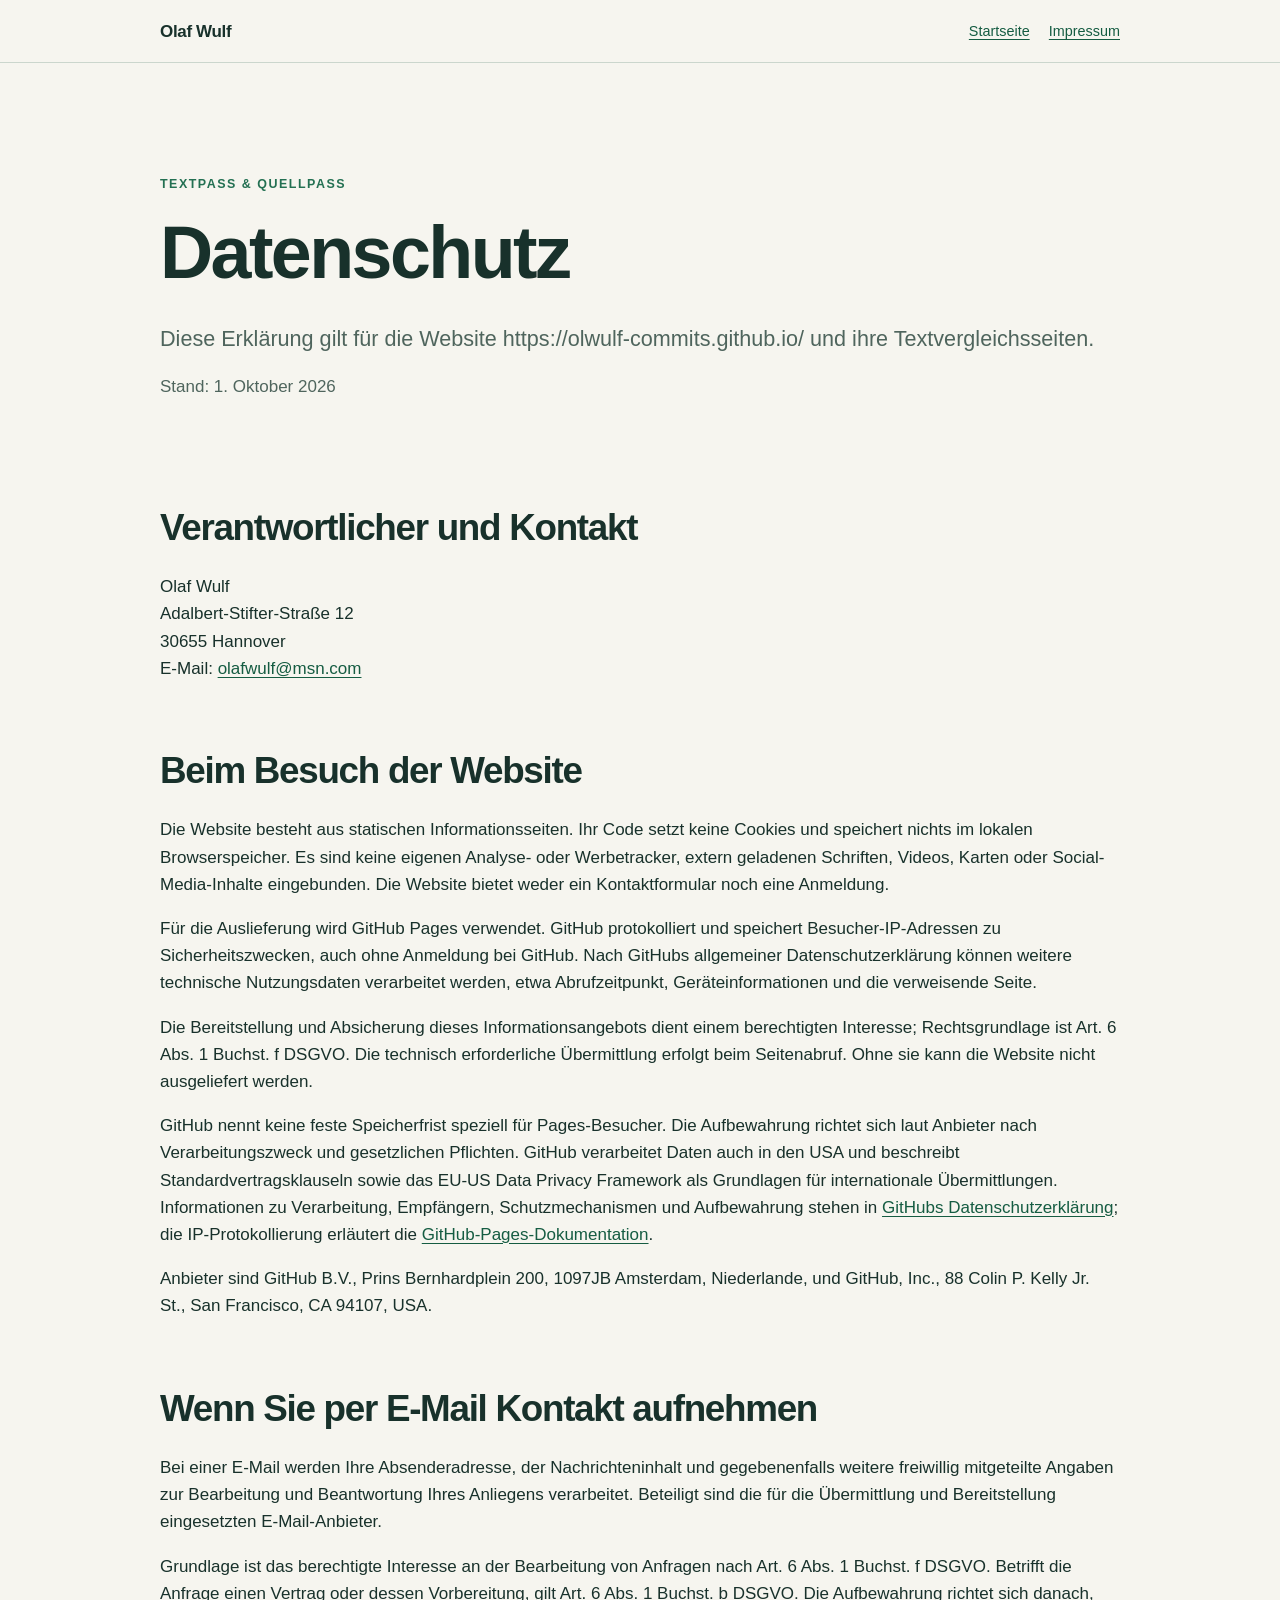
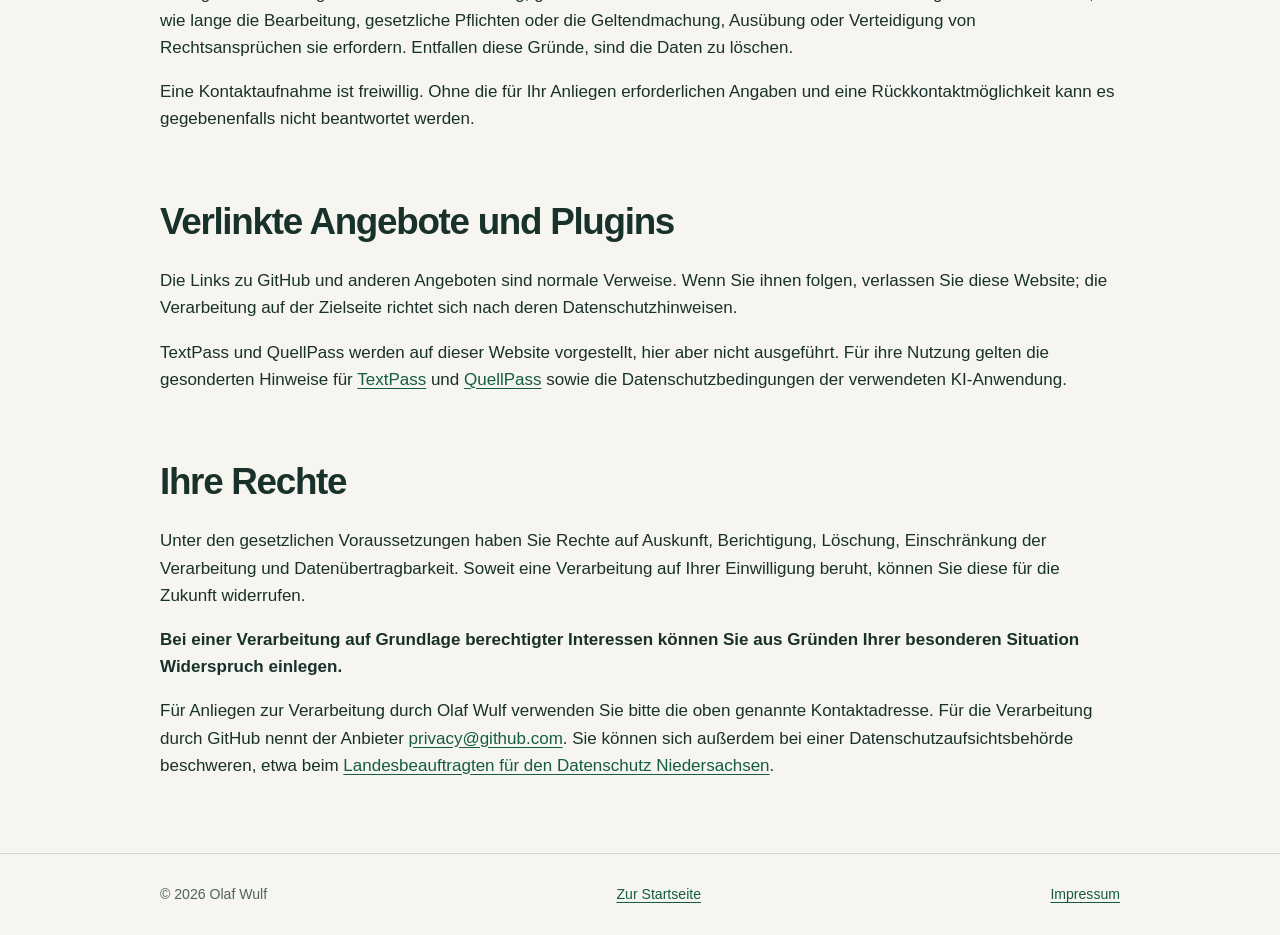
==== datenschutz.html @ cdb363dd "Publish Work-Life-Balance case study and website privacy page" ====
<!doctype html>
<html lang="de"><head><meta charset="utf-8"><meta name="viewport" content="width=device-width, initial-scale=1"><meta name="description" content="Datenschutzerklärung der Website von Olaf Wulf zu TextPass und QuellPass: GitHub-Pages-Hosting, Kontakt und Ihre Rechte."><title>Datenschutz — Olaf Wulf</title><style>
      :root {
        color-scheme: light;
        --ink: #18312b;
        --muted: #4f655d;
        --paper: #f6f5ef;
        --card: #fffefa;
        --line: #cbd6cd;
        --accent: #237052;
      }

      * { box-sizing: border-box; }
      html { scroll-behavior: smooth; }
      body {
        margin: 0;
        background: var(--paper);
        color: var(--ink);
        font: 17px/1.6 -apple-system, BlinkMacSystemFont, "Segoe UI", sans-serif;
      }
      a { color: #155c42; text-underline-offset: .2em; }
      a:focus-visible { outline: 3px solid var(--accent); outline-offset: 4px; }
      .wrap { width: min(100% - 2.5rem, 960px); margin-inline: auto; }
      header { border-bottom: 1px solid var(--line); }
      .nav { display: flex; align-items: center; justify-content: space-between; gap: 1rem; padding-block: 1.1rem; }
      .brand { font-weight: 700; letter-spacing: -.02em; text-decoration: none; color: var(--ink); }
      nav { display: flex; flex-wrap: wrap; gap: .5rem 1.2rem; font-size: .9rem; }
      .hero { padding-block: clamp(4rem, 9vw, 7rem) 4rem; }
      .eyebrow { margin: 0 0 1rem; color: var(--accent); font-size: .78rem; font-weight: 700; letter-spacing: .12em; text-transform: uppercase; }
      h1, h2, h3 { line-height: 1.15; letter-spacing: -.035em; }
      h1 { margin: 0; font-size: clamp(2.7rem, 7vw, 5.2rem); }
      .lead { margin: 1.6rem 0 0; font-size: clamp(1.1rem, 2.4vw, 1.35rem); color: var(--muted); }
      section { padding-block: 2.8rem; }
      h2 { margin: 0 0 1.5rem; font-size: clamp(1.7rem, 4vw, 2.3rem); }
      .grid { display: grid; grid-template-columns: repeat(2, minmax(0, 1fr)); gap: 1rem; }
      .card { min-height: 260px; padding: clamp(1.4rem, 3vw, 2rem); background: var(--card); border: 1px solid var(--line); border-radius: 18px; }
      .card .step { color: var(--accent); font-size: .82rem; font-weight: 700; letter-spacing: .08em; text-transform: uppercase; }
      h3 { margin: .9rem 0; font-size: 1.75rem; }
      .card p { margin: 0; color: var(--muted); }
      .card p + p { margin-top: 1rem; }
      .note { color: var(--muted); }
      .comparison-links { display: flex; flex-wrap: wrap; gap: .75rem; margin-block: 1.5rem; }
      .comparison-links a {
        display: inline-flex; align-items: center; min-height: 44px; max-width: 100%;
        padding: .45rem .85rem; border: 1px solid var(--label-border); border-radius: 7px;
        background: var(--label-bg); color: var(--label-ink); font-weight: 650;
        text-decoration: none; box-shadow: 0 2px 5px rgb(24 49 43 / 8%);
      }
      .comparison-links a:hover { text-decoration: underline; box-shadow: 0 2px 7px rgb(24 49 43 / 15%); }
      .comparison-links .rose { --label-bg: rgb(139 102 151 / 10%); --label-border: rgb(139 102 151 / 30%); --label-ink: #694783; }
      .comparison-links .notebook { --label-bg: rgb(52 101 137 / 9%); --label-border: rgb(52 101 137 / 25%); --label-ink: #355a73; }
      .comparison-links .pause { --label-bg: rgb(0 151 136 / 8%); --label-border: rgb(0 151 136 / 28%); --label-ink: #007f73; }
      .comparison-links .coffee { --label-bg: rgb(166 91 35 / 9%); --label-border: rgb(166 91 35 / 28%); --label-ink: #934d1e; }
      footer { margin-top: 2rem; border-top: 1px solid var(--line); }
      .foot { display: flex; justify-content: space-between; gap: 1rem; flex-wrap: wrap; padding-block: 1.8rem; color: var(--muted); font-size: .88rem; }
      @media (max-width: 640px) {
        .nav { align-items: flex-start; flex-direction: column; }
        .grid { grid-template-columns: 1fr; }
        .card { min-height: 0; }
      }
      @media (prefers-reduced-motion: reduce) { html { scroll-behavior: auto; } }
    
h1 { font-size: clamp(2.5rem, 7vw, 4.6rem); } section { padding-block: 1.6rem; } p { overflow-wrap: anywhere; }
</style></head><body><header><div class="wrap nav"><a class="brand" href="index.html">Olaf Wulf</a><nav aria-label="Seitennavigation"><a href="index.html">Startseite</a><a href="index.html#impressum">Impressum</a></nav></div></header>
<main class="wrap">
<div class="hero"><p class="eyebrow">TextPass &amp; QuellPass</p><h1>Datenschutz</h1><p class="lead">Diese Erklärung gilt für die Website https://olwulf-commits.github.io/ und ihre Textvergleichsseiten.</p><p class="note">Stand: 1. Oktober 2026</p></div>
<section aria-labelledby="verantwortlicher"><h2 id="verantwortlicher">Verantwortlicher und Kontakt</h2><p>Olaf Wulf<br>Adalbert-Stifter-Straße 12<br>30655 Hannover<br>E-Mail: <a href="mailto:olafwulf@msn.com">olafwulf@msn.com</a></p></section>
<section aria-labelledby="besuch"><h2 id="besuch">Beim Besuch der Website</h2>
<p>Die Website besteht aus statischen Informationsseiten. Ihr Code setzt keine Cookies und speichert nichts im lokalen Browserspeicher. Es sind keine eigenen Analyse- oder Werbetracker, extern geladenen Schriften, Videos, Karten oder Social-Media-Inhalte eingebunden. Die Website bietet weder ein Kontaktformular noch eine Anmeldung.</p>
<p>Für die Auslieferung wird GitHub Pages verwendet. GitHub protokolliert und speichert Besucher-IP-Adressen zu Sicherheitszwecken, auch ohne Anmeldung bei GitHub. Nach GitHubs allgemeiner Datenschutzerklärung können weitere technische Nutzungsdaten verarbeitet werden, etwa Abrufzeitpunkt, Geräteinformationen und die verweisende Seite.</p>
<p>Die Bereitstellung und Absicherung dieses Informationsangebots dient einem berechtigten Interesse; Rechtsgrundlage ist Art. 6 Abs. 1 Buchst. f DSGVO. Die technisch erforderliche Übermittlung erfolgt beim Seitenabruf. Ohne sie kann die Website nicht ausgeliefert werden.</p>
<p>GitHub nennt keine feste Speicherfrist speziell für Pages-Besucher. Die Aufbewahrung richtet sich laut Anbieter nach Verarbeitungszweck und gesetzlichen Pflichten. GitHub verarbeitet Daten auch in den USA und beschreibt Standardvertragsklauseln sowie das EU-US Data Privacy Framework als Grundlagen für internationale Übermittlungen. Informationen zu Verarbeitung, Empfängern, Schutzmechanismen und Aufbewahrung stehen in <a href="https://docs.github.com/en/site-policy/privacy-policies/github-general-privacy-statement">GitHubs Datenschutzerklärung</a>; die IP-Protokollierung erläutert die <a href="https://docs.github.com/en/pages/getting-started-with-github-pages/what-is-github-pages#data-collection">GitHub-Pages-Dokumentation</a>.</p>
<p>Anbieter sind GitHub B.V., Prins Bernhardplein 200, 1097JB Amsterdam, Niederlande, und GitHub, Inc., 88 Colin P. Kelly Jr. St., San Francisco, CA 94107, USA.</p></section>
<section aria-labelledby="email"><h2 id="email">Wenn Sie per E-Mail Kontakt aufnehmen</h2>
<p>Bei einer E-Mail werden Ihre Absenderadresse, der Nachrichteninhalt und gegebenenfalls weitere freiwillig mitgeteilte Angaben zur Bearbeitung und Beantwortung Ihres Anliegens verarbeitet. Beteiligt sind die für die Übermittlung und Bereitstellung eingesetzten E-Mail-Anbieter.</p>
<p>Grundlage ist das berechtigte Interesse an der Bearbeitung von Anfragen nach Art. 6 Abs. 1 Buchst. f DSGVO. Betrifft die Anfrage einen Vertrag oder dessen Vorbereitung, gilt Art. 6 Abs. 1 Buchst. b DSGVO. Die Aufbewahrung richtet sich danach, wie lange die Bearbeitung, gesetzliche Pflichten oder die Geltendmachung, Ausübung oder Verteidigung von Rechtsansprüchen sie erfordern. Entfallen diese Gründe, sind die Daten zu löschen.</p>
<p>Eine Kontaktaufnahme ist freiwillig. Ohne die für Ihr Anliegen erforderlichen Angaben und eine Rückkontaktmöglichkeit kann es gegebenenfalls nicht beantwortet werden.</p></section>
<section aria-labelledby="links"><h2 id="links">Verlinkte Angebote und Plugins</h2>
<p>Die Links zu GitHub und anderen Angeboten sind normale Verweise. Wenn Sie ihnen folgen, verlassen Sie diese Website; die Verarbeitung auf der Zielseite richtet sich nach deren Datenschutzhinweisen.</p>
<p>TextPass und QuellPass werden auf dieser Website vorgestellt, hier aber nicht ausgeführt. Für ihre Nutzung gelten die gesonderten Hinweise für <a href="https://github.com/olwulf-commits/textpass/blob/main/PRIVACY.md">TextPass</a> und <a href="https://github.com/olwulf-commits/quellpass/blob/main/PRIVACY.md">QuellPass</a> sowie die Datenschutzbedingungen der verwendeten KI-Anwendung.</p></section>
<section aria-labelledby="rechte"><h2 id="rechte">Ihre Rechte</h2>
<p>Unter den gesetzlichen Voraussetzungen haben Sie Rechte auf Auskunft, Berichtigung, Löschung, Einschränkung der Verarbeitung und Datenübertragbarkeit. Soweit eine Verarbeitung auf Ihrer Einwilligung beruht, können Sie diese für die Zukunft widerrufen.</p>
<p><strong>Bei einer Verarbeitung auf Grundlage berechtigter Interessen können Sie aus Gründen Ihrer besonderen Situation Widerspruch einlegen.</strong></p>
<p>Für Anliegen zur Verarbeitung durch Olaf Wulf verwenden Sie bitte die oben genannte Kontaktadresse. Für die Verarbeitung durch GitHub nennt der Anbieter <a href="mailto:privacy@github.com">privacy@github.com</a>. Sie können sich außerdem bei einer Datenschutzaufsichtsbehörde beschweren, etwa beim <a href="https://www.lfd.niedersachsen.de/">Landesbeauftragten für den Datenschutz Niedersachsen</a>.</p></section>
</main><footer><div class="wrap foot"><span>© 2026 Olaf Wulf</span><a href="index.html">Zur Startseite</a><a href="index.html#impressum">Impressum</a></div></footer></body></html>
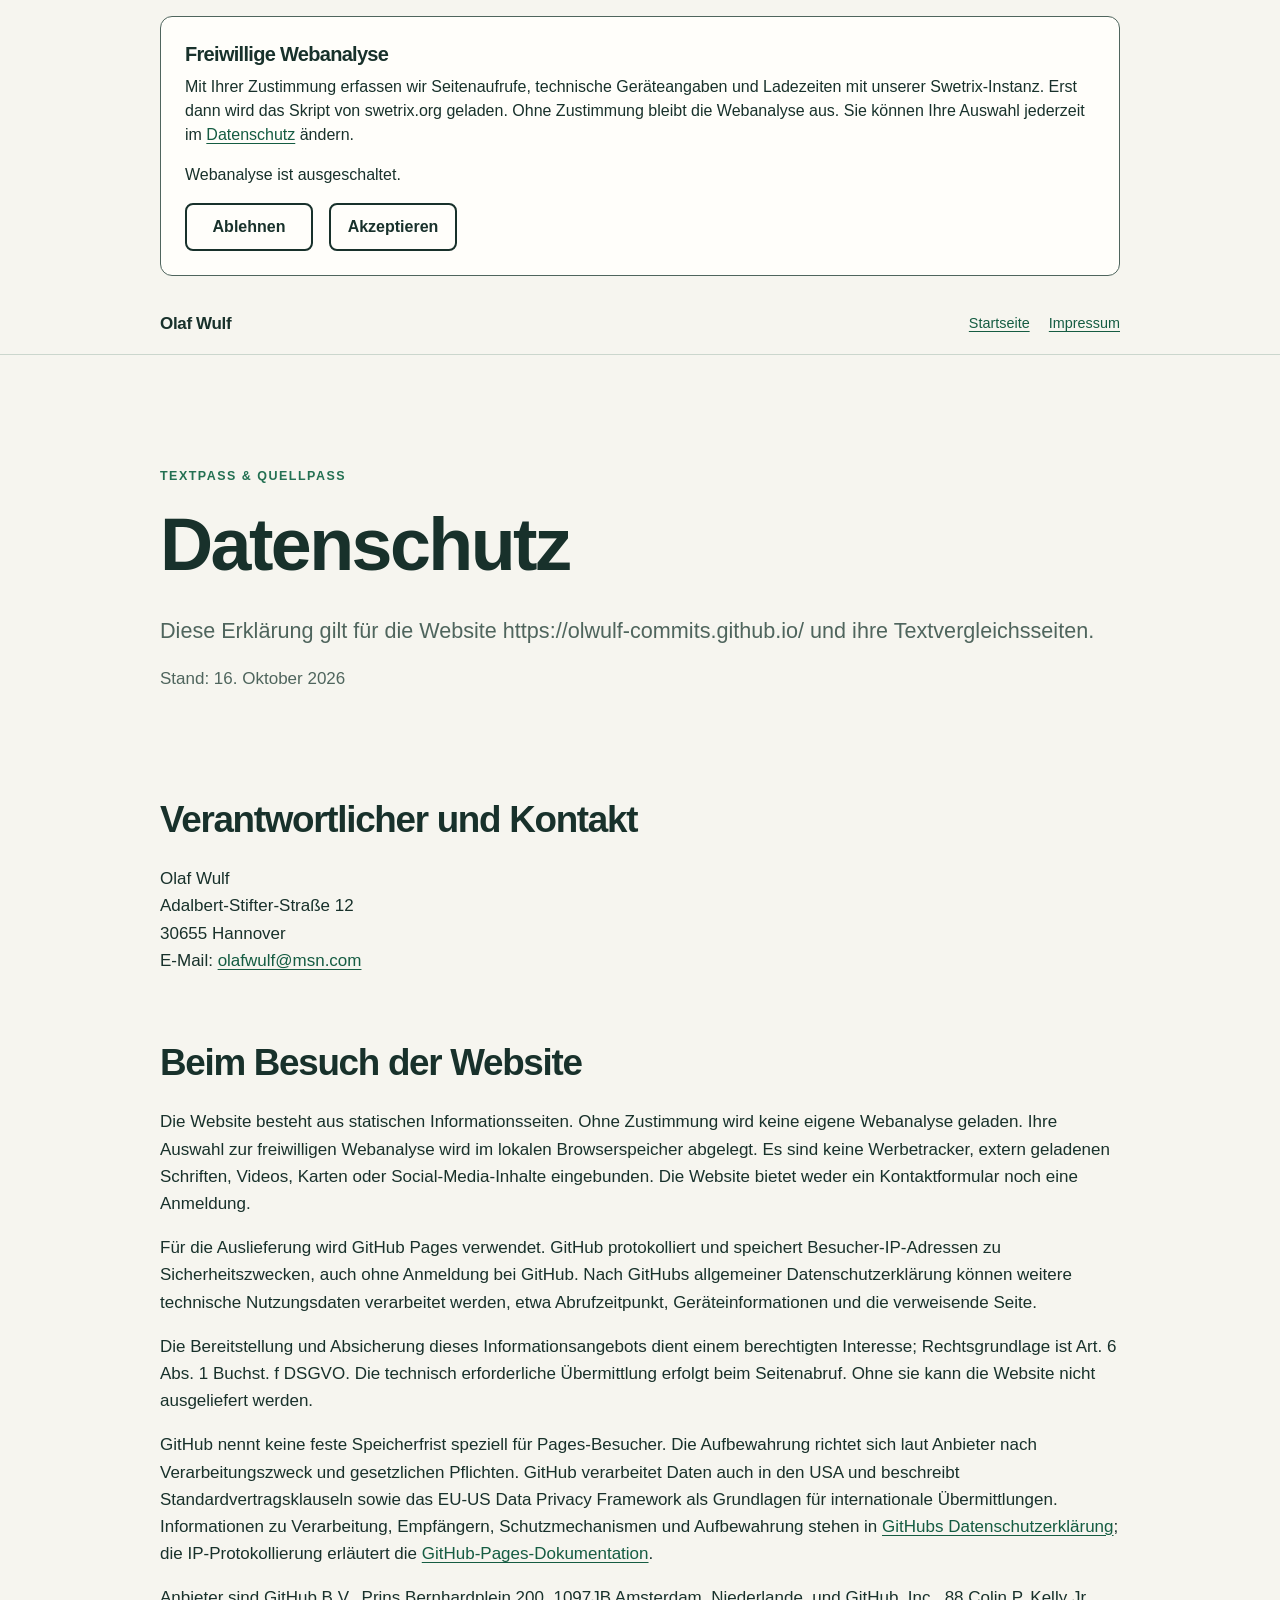
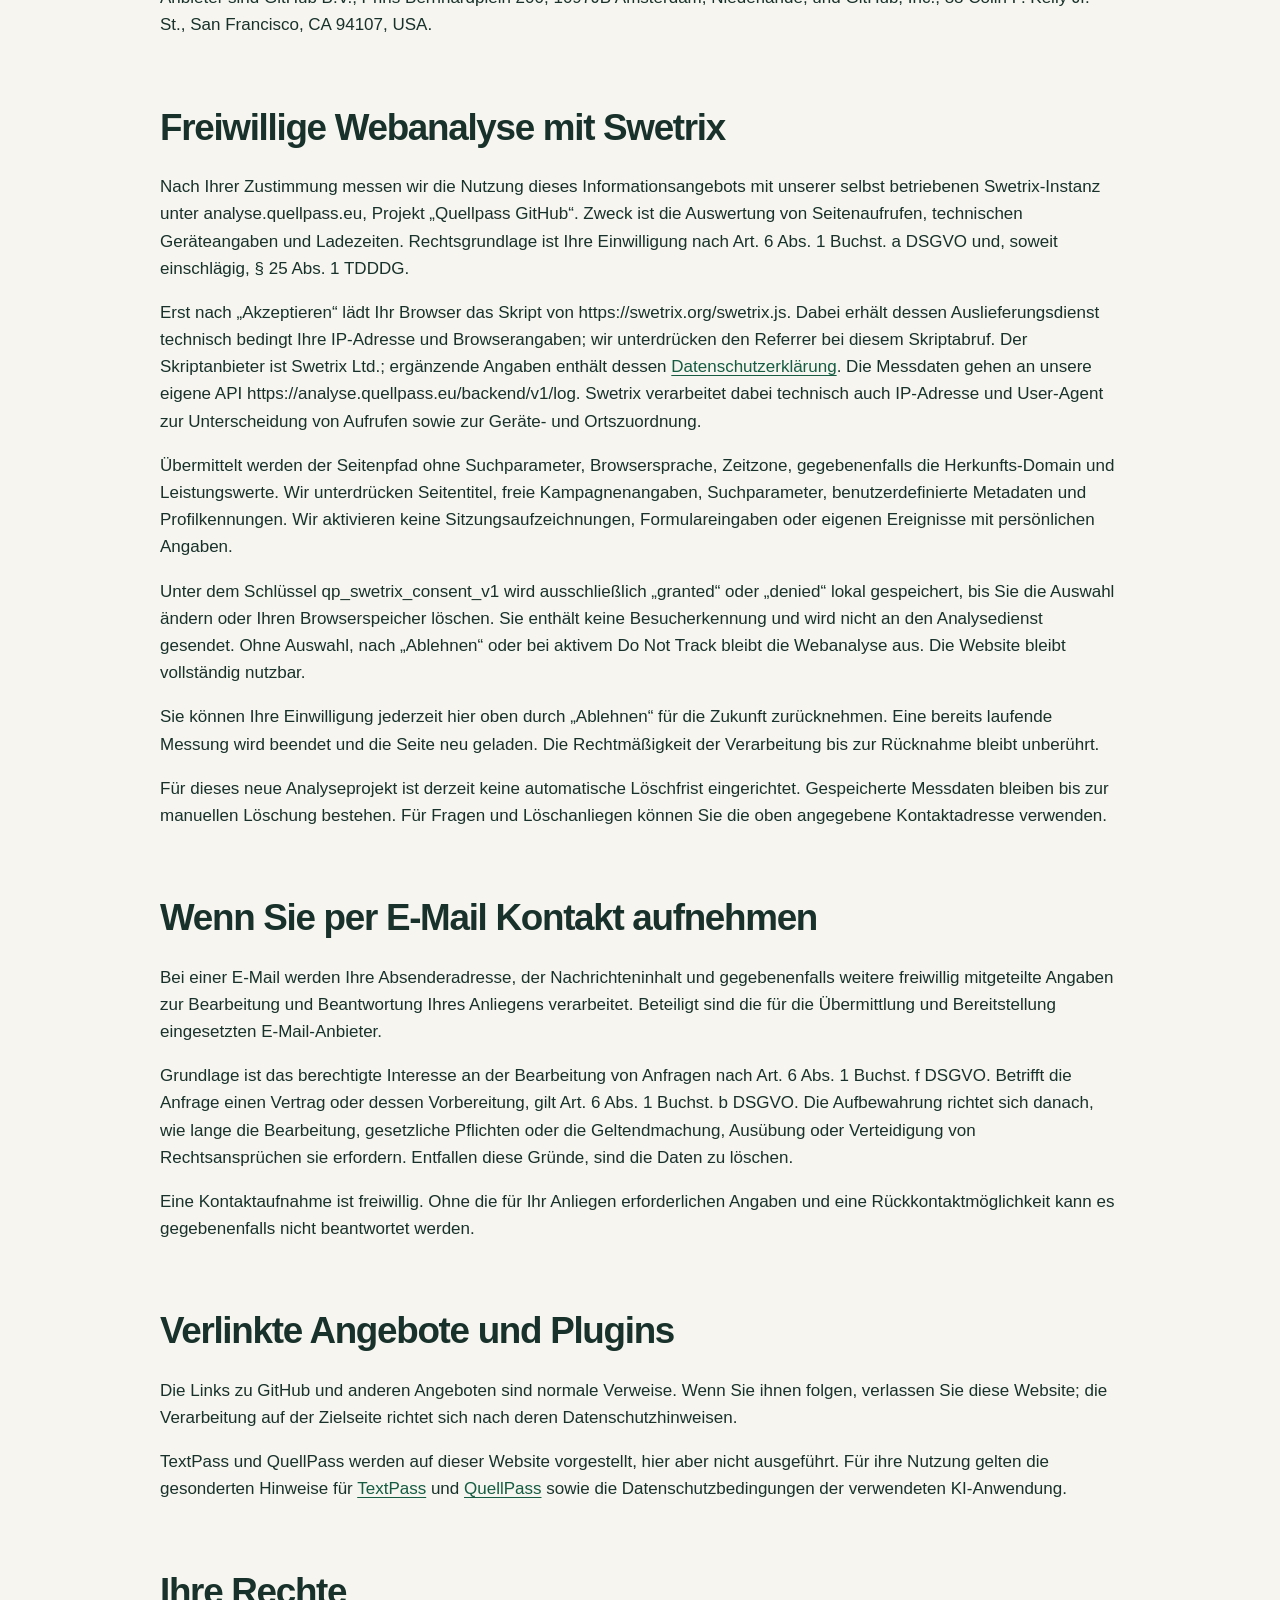
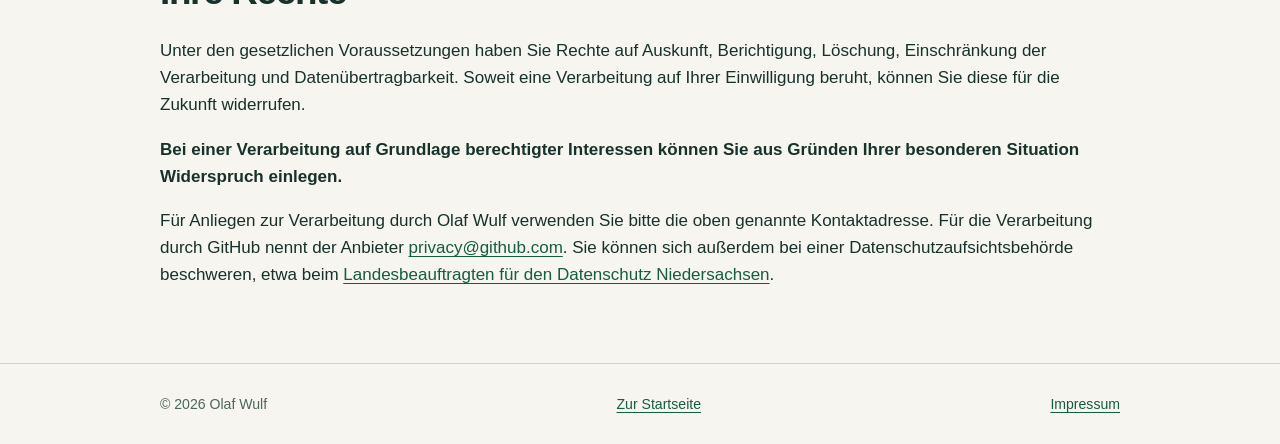
==== commit f53319ed: "Add consent-gated Swetrix analytics to public HTML pages" ====
--- a/datenschutz.html
+++ b/datenschutz.html
@@ -1,5 +1,5 @@
 <!doctype html>
-<html lang="de"><head><meta charset="utf-8"><meta name="viewport" content="width=device-width, initial-scale=1"><meta name="description" content="Datenschutzerklärung der Website von Olaf Wulf zu TextPass und QuellPass: GitHub-Pages-Hosting, Kontakt und Ihre Rechte."><title>Datenschutz — Olaf Wulf</title><style>
+<html lang="de"><head><meta charset="utf-8"><meta name="viewport" content="width=device-width, initial-scale=1"><meta name="description" content="Datenschutzerklärung der Website von Olaf Wulf zu TextPass und QuellPass: GitHub-Pages-Hosting, Kontakt und Ihre Rechte."><title>Datenschutz — Olaf Wulf</title><link rel="canonical" href="https://olwulf-commits.github.io/datenschutz.html"><meta property="og:type" content="article"><meta property="og:locale" content="de_DE"><meta property="og:site_name" content="Olaf Wulf"><meta property="og:title" content="Datenschutz — Olaf Wulf"><meta property="og:description" content="Datenschutzerklärung der Website von Olaf Wulf zu TextPass und QuellPass: GitHub-Pages-Hosting, Kontakt und Ihre Rechte."><meta property="og:url" content="https://olwulf-commits.github.io/datenschutz.html"><meta property="og:image" content="https://olwulf-commits.github.io/og-image.png"><meta property="og:image:width" content="1200"><meta property="og:image:height" content="630"><meta property="og:image:alt" content="TextPass und QuellPass – Olaf Wulf"><meta name="twitter:card" content="summary_large_image"><style>
       :root {
         color-scheme: light;
         --ink: #18312b;
@@ -61,16 +61,31 @@
       @media (prefers-reduced-motion: reduce) { html { scroll-behavior: auto; } }
     
 h1 { font-size: clamp(2.5rem, 7vw, 4.6rem); } section { padding-block: 1.6rem; } p { overflow-wrap: anywhere; }
-</style></head><body><header><div class="wrap nav"><a class="brand" href="index.html">Olaf Wulf</a><nav aria-label="Seitennavigation"><a href="index.html">Startseite</a><a href="index.html#impressum">Impressum</a></nav></div></header>
+</style><link rel="stylesheet" href="analytics-consent.css"><script src="analytics-consent.js" defer></script></head><body>
+<section id="analytics-choice" aria-labelledby="analytics-choice-title" hidden>
+<h2 id="analytics-choice-title">Freiwillige Webanalyse</h2>
+<p>Mit Ihrer Zustimmung erfassen wir Seitenaufrufe, technische Geräteangaben und Ladezeiten mit unserer Swetrix-Instanz. Erst dann wird das Skript von swetrix.org geladen. Ohne Zustimmung bleibt die Webanalyse aus. Sie können Ihre Auswahl jederzeit im <a href="datenschutz.html#analytics-choice">Datenschutz</a> ändern.</p>
+<p id="analytics-status" aria-live="polite"></p>
+<div class="qp-actions"><button type="button" data-analytics-choice="denied">Ablehnen</button><button type="button" data-analytics-choice="granted">Akzeptieren</button></div>
+</section>
+<header><div class="wrap nav"><a class="brand" href="index.html">Olaf Wulf</a><nav aria-label="Seitennavigation"><a href="index.html">Startseite</a><a href="index.html#impressum">Impressum</a></nav></div></header>
 <main class="wrap">
-<div class="hero"><p class="eyebrow">TextPass &amp; QuellPass</p><h1>Datenschutz</h1><p class="lead">Diese Erklärung gilt für die Website https://olwulf-commits.github.io/ und ihre Textvergleichsseiten.</p><p class="note">Stand: 1. Oktober 2026</p></div>
+<div class="hero"><p class="eyebrow">TextPass &amp; QuellPass</p><h1>Datenschutz</h1><p class="lead">Diese Erklärung gilt für die Website https://olwulf-commits.github.io/ und ihre Textvergleichsseiten.</p><p class="note">Stand: 16. Oktober 2026</p></div>
 <section aria-labelledby="verantwortlicher"><h2 id="verantwortlicher">Verantwortlicher und Kontakt</h2><p>Olaf Wulf<br>Adalbert-Stifter-Straße 12<br>30655 Hannover<br>E-Mail: <a href="mailto:olafwulf@msn.com">olafwulf@msn.com</a></p></section>
 <section aria-labelledby="besuch"><h2 id="besuch">Beim Besuch der Website</h2>
-<p>Die Website besteht aus statischen Informationsseiten. Ihr Code setzt keine Cookies und speichert nichts im lokalen Browserspeicher. Es sind keine eigenen Analyse- oder Werbetracker, extern geladenen Schriften, Videos, Karten oder Social-Media-Inhalte eingebunden. Die Website bietet weder ein Kontaktformular noch eine Anmeldung.</p>
+<p>Die Website besteht aus statischen Informationsseiten. Ohne Zustimmung wird keine eigene Webanalyse geladen. Ihre Auswahl zur freiwilligen Webanalyse wird im lokalen Browserspeicher abgelegt. Es sind keine Werbetracker, extern geladenen Schriften, Videos, Karten oder Social-Media-Inhalte eingebunden. Die Website bietet weder ein Kontaktformular noch eine Anmeldung.</p>
 <p>Für die Auslieferung wird GitHub Pages verwendet. GitHub protokolliert und speichert Besucher-IP-Adressen zu Sicherheitszwecken, auch ohne Anmeldung bei GitHub. Nach GitHubs allgemeiner Datenschutzerklärung können weitere technische Nutzungsdaten verarbeitet werden, etwa Abrufzeitpunkt, Geräteinformationen und die verweisende Seite.</p>
 <p>Die Bereitstellung und Absicherung dieses Informationsangebots dient einem berechtigten Interesse; Rechtsgrundlage ist Art. 6 Abs. 1 Buchst. f DSGVO. Die technisch erforderliche Übermittlung erfolgt beim Seitenabruf. Ohne sie kann die Website nicht ausgeliefert werden.</p>
 <p>GitHub nennt keine feste Speicherfrist speziell für Pages-Besucher. Die Aufbewahrung richtet sich laut Anbieter nach Verarbeitungszweck und gesetzlichen Pflichten. GitHub verarbeitet Daten auch in den USA und beschreibt Standardvertragsklauseln sowie das EU-US Data Privacy Framework als Grundlagen für internationale Übermittlungen. Informationen zu Verarbeitung, Empfängern, Schutzmechanismen und Aufbewahrung stehen in <a href="https://docs.github.com/en/site-policy/privacy-policies/github-general-privacy-statement">GitHubs Datenschutzerklärung</a>; die IP-Protokollierung erläutert die <a href="https://docs.github.com/en/pages/getting-started-with-github-pages/what-is-github-pages#data-collection">GitHub-Pages-Dokumentation</a>.</p>
 <p>Anbieter sind GitHub B.V., Prins Bernhardplein 200, 1097JB Amsterdam, Niederlande, und GitHub, Inc., 88 Colin P. Kelly Jr. St., San Francisco, CA 94107, USA.</p></section>
+<section aria-labelledby="webanalyse"><h2 id="webanalyse">Freiwillige Webanalyse mit Swetrix</h2>
+<p>Nach Ihrer Zustimmung messen wir die Nutzung dieses Informationsangebots mit unserer selbst betriebenen Swetrix-Instanz unter analyse.quellpass.eu, Projekt „Quellpass GitHub“. Zweck ist die Auswertung von Seitenaufrufen, technischen Geräteangaben und Ladezeiten. Rechtsgrundlage ist Ihre Einwilligung nach Art. 6 Abs. 1 Buchst. a DSGVO und, soweit einschlägig, § 25 Abs. 1 TDDDG.</p>
+<p>Erst nach „Akzeptieren“ lädt Ihr Browser das Skript von https://swetrix.org/swetrix.js. Dabei erhält dessen Auslieferungsdienst technisch bedingt Ihre IP-Adresse und Browserangaben; wir unterdrücken den Referrer bei diesem Skriptabruf. Der Skriptanbieter ist Swetrix Ltd.; ergänzende Angaben enthält dessen <a href="https://swetrix.com/privacy">Datenschutzerklärung</a>. Die Messdaten gehen an unsere eigene API https://analyse.quellpass.eu/backend/v1/log. Swetrix verarbeitet dabei technisch auch IP-Adresse und User-Agent zur Unterscheidung von Aufrufen sowie zur Geräte- und Ortszuordnung.</p>
+<p>Übermittelt werden der Seitenpfad ohne Suchparameter, Browsersprache, Zeitzone, gegebenenfalls die Herkunfts-Domain und Leistungswerte. Wir unterdrücken Seitentitel, freie Kampagnenangaben, Suchparameter, benutzerdefinierte Metadaten und Profilkennungen. Wir aktivieren keine Sitzungsaufzeichnungen, Formulareingaben oder eigenen Ereignisse mit persönlichen Angaben.</p>
+<p>Unter dem Schlüssel qp_swetrix_consent_v1 wird ausschließlich „granted“ oder „denied“ lokal gespeichert, bis Sie die Auswahl ändern oder Ihren Browserspeicher löschen. Sie enthält keine Besucherkennung und wird nicht an den Analysedienst gesendet. Ohne Auswahl, nach „Ablehnen“ oder bei aktivem Do Not Track bleibt die Webanalyse aus. Die Website bleibt vollständig nutzbar.</p>
+<p>Sie können Ihre Einwilligung jederzeit hier oben durch „Ablehnen“ für die Zukunft zurücknehmen. Eine bereits laufende Messung wird beendet und die Seite neu geladen. Die Rechtmäßigkeit der Verarbeitung bis zur Rücknahme bleibt unberührt.</p>
+<p>Für dieses neue Analyseprojekt ist derzeit keine automatische Löschfrist eingerichtet. Gespeicherte Messdaten bleiben bis zur manuellen Löschung bestehen. Für Fragen und Löschanliegen können Sie die oben angegebene Kontaktadresse verwenden.</p>
+</section>
 <section aria-labelledby="email"><h2 id="email">Wenn Sie per E-Mail Kontakt aufnehmen</h2>
 <p>Bei einer E-Mail werden Ihre Absenderadresse, der Nachrichteninhalt und gegebenenfalls weitere freiwillig mitgeteilte Angaben zur Bearbeitung und Beantwortung Ihres Anliegens verarbeitet. Beteiligt sind die für die Übermittlung und Bereitstellung eingesetzten E-Mail-Anbieter.</p>
 <p>Grundlage ist das berechtigte Interesse an der Bearbeitung von Anfragen nach Art. 6 Abs. 1 Buchst. f DSGVO. Betrifft die Anfrage einen Vertrag oder dessen Vorbereitung, gilt Art. 6 Abs. 1 Buchst. b DSGVO. Die Aufbewahrung richtet sich danach, wie lange die Bearbeitung, gesetzliche Pflichten oder die Geltendmachung, Ausübung oder Verteidigung von Rechtsansprüchen sie erfordern. Entfallen diese Gründe, sind die Daten zu löschen.</p>
--- a/analytics-consent.css
+++ b/analytics-consent.css
@@ -0,0 +1,11 @@
+#analytics-choice[hidden] { display: none; }
+#analytics-choice { box-sizing: border-box; width: min(960px, calc(100% - 32px)); margin: 16px auto; padding: 24px; color: #18312b; background: #fffefa; border: 1px solid #4f655d; border-radius: 12px; font: 16px/1.5 -apple-system, BlinkMacSystemFont, "Segoe UI", sans-serif; overflow-wrap: anywhere; }
+#analytics-choice h2 { margin: 0 0 8px; font-size: 20px; line-height: 1.3; }
+#analytics-choice p { margin: 8px 0 16px; }
+#analytics-choice a { color: #155c42; text-decoration: underline; }
+#analytics-choice .qp-actions { display: flex; flex-wrap: wrap; gap: 16px; }
+#analytics-choice button { box-sizing: border-box; min-width: 128px; min-height: 48px; padding: 8px 16px; border: 2px solid #18312b; border-radius: 8px; color: #18312b; background: #fffefa; font: inherit; font-weight: 600; cursor: pointer; }
+#analytics-choice button:hover { background: #e4ede7; }
+#analytics-choice button:active { background: #d4e3da; }
+#analytics-choice button:focus-visible, #analytics-choice a:focus-visible { outline: 3px solid #155c42; outline-offset: 4px; }
+@media (max-width: 375px) { #analytics-choice { padding: 16px; } #analytics-choice button { flex: 1 1 100%; } }
